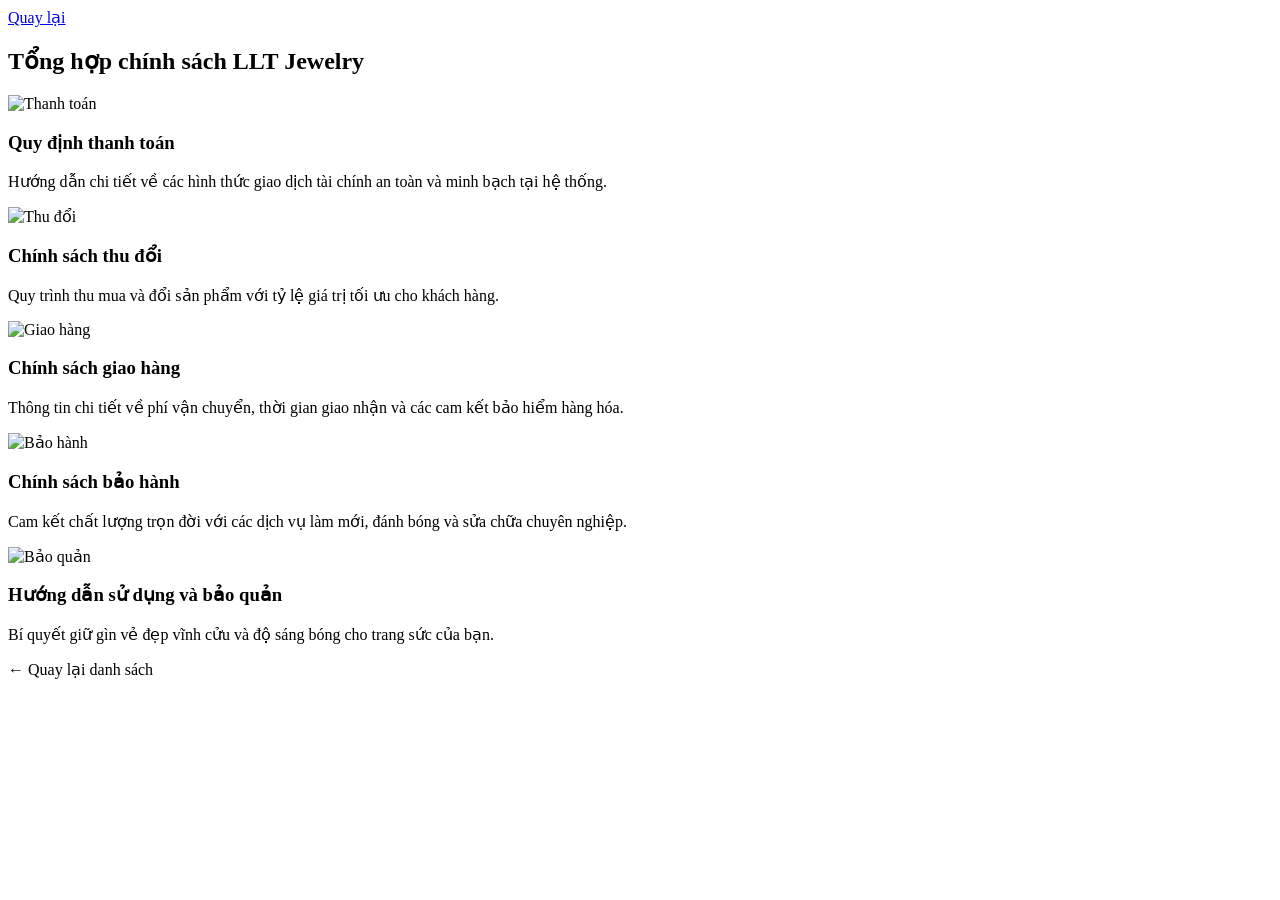
==== service.html @ fb49cf07 "Add files via upload" ====
<!DOCTYPE html>
<html lang="vi">
<head>
    <meta charset="UTF-8">
    <meta name="viewport" content="width=device-width, initial-scale=1.0">
    <title>Dịch Vụ - LLT Jewelry</title>
    <link rel="stylesheet" href="css/Service.css">
</head>
<body>
    
<main class="container">
     <!-- NÚT QUAY LẠI -->
    <div class="breadcrumb">
        <a href="product.html" class="Come-back">
            <ion-icon name="arrow-back-outline"></ion-icon> Quay lại
        </a>
    </div>
    
    <div id="main-list">
        <div class="top-header">
            <h2>Tổng hợp chính sách LLT Jewelry</h2>
        </div>

        <div class="policy-grid">
            
            <section class="policy-item">
                <div class="policy-img" onclick="showPolicy('thanh-toan')">
                    <img src="img/dv1.jpg" alt="Thanh toán">
                </div>
                <div class="policy-info">
                    <h3 onclick="showPolicy('thanh-toan')">Quy định thanh toán</h3>
                    <p>Hướng dẫn chi tiết về các hình thức giao dịch tài chính an toàn và minh bạch tại hệ thống.</p>
                </div>
            </section>

            
            <section class="policy-item">
                <div class="policy-img" onclick="showPolicy('thu-doi')">
                    <img src="img/dv4.jpg" alt="Thu đổi">
                </div>
                <div class="policy-info">
                    <h3 onclick="showPolicy('thu-doi')">Chính sách thu đổi</h3>
                    <p>Quy trình thu mua và đổi sản phẩm với tỷ lệ giá trị tối ưu cho khách hàng.</p>
                </div>
            </section>

            
            <section class="policy-item">
                <div class="policy-img" onclick="showPolicy('giao-hang')">
                    <img src="img/dv2.jpg" alt="Giao hàng">
                </div>
                <div class="policy-info">
                    <h3 onclick="showPolicy('giao-hang')">Chính sách giao hàng</h3>
                    <p>Thông tin chi tiết về phí vận chuyển, thời gian giao nhận và các cam kết bảo hiểm hàng hóa.</p>
                </div>
            </section>

            
            <section class="policy-item">
                <div class="policy-img" onclick="showPolicy('bao-hanh')">
                    <img src="img/dv3.jpg" alt="Bảo hành">
                </div>
                <div class="policy-info">
                    <h3 onclick="showPolicy('bao-hanh')">Chính sách bảo hành</h3>
                    <p>Cam kết chất lượng trọn đời với các dịch vụ làm mới, đánh bóng và sửa chữa chuyên nghiệp.</p>
                </div>
            </section>

            
            <section class="policy-item">
                <div class="policy-img" onclick="showPolicy('huong-dan')">
                    <img src="img/dv3.jpg" alt="Bảo quản">
                </div>
                <div class="policy-info">
                    <h3 onclick="showPolicy('huong-dan')">Hướng dẫn sử dụng và bảo quản</h3>
                    <p>Bí quyết giữ gìn vẻ đẹp vĩnh cửu và độ sáng bóng cho trang sức của bạn.</p>
                </div>
            </section>
        </div>
    </div>

    
    <div id="detail-view">
        <span class="back-nav" onclick="hidePolicy()">← Quay lại danh sách</span>
        <div id="detail-content" class="content-body"></div>
    </div>

</main>

<script>
    const policies = {
        'giao-hang': `
            <h1>Chính sách giao hàng</h1>
            <h2>PHÍ VẬN CHUYỂN</h2>
            <table class="styled-table">
                <thead>
                    <tr>
                        <th>Đơn hàng</th>
                        <th colspan="2">Nội thành (Áp dụng tại Hà Nội, Hồ Chí Minh)</th>
                        <th>Ngoại thành + Tỉnh</th>
                    </tr>
                </thead>
                <tbody>
                    <tr>
                        <td class="text-left"><b>Thời gian</b></td>
                        <td>Tiêu chuẩn (1 - 3 ngày)</td>
                        <td>Hoả tốc (*) (Giao hàng 2h - Áp dụng trong giờ hành chính)</td>
                        <td>Tiêu chuẩn (3 - 5 ngày)</td>
                    </tr>
                    <tr>
                        <td class="text-left"><b>Chi phí</b></td>
                        <td>Miễn phí vận chuyển</td>
                        <td>Miễn phí vận chuyển</td>
                        <td>Miễn phí vận chuyển</td>
                    </tr>
                    <tr>
                        <td class="text-left"><b>COD (Giao hàng thu tiền)</b></td>
                        <td>Có áp dụng</td>
                        <td>Có áp dụng</td>
                        <td>Có áp dụng</td>
                    </tr>
                </tbody>
            </table>

            <p>(*) Đối với ship Hỏa tốc:</p>
            <ul>
                <li>Dưới 10km: < 2h</li>
                <li>Trên 10km - < 25km: 4h</li>
            </ul>

            <h3 style="text-align: center;">Thời Gian Giao Hàng Hỏa Tốc</h3>
            <table class="styled-table">
                <thead>
                    <tr>
                        <th>Thời Gian Đặt Hàng</th>
                        <th>Thời Gian Nhận Hàng</th>
                    </tr>
                </thead>
                <tbody>
                    <tr>
                        <td>Trước 09:00</td>
                        <td>Trước 11:00 cùng ngày</td>
                    </tr>
                    <tr>
                        <td>Từ 09:00 - 16:00</td>
                        <td>Nhận hàng trong vòng 2h</td>
                    </tr>
                    <tr>
                        <td>Sau 16:00</td>
                        <td>Trước 11:00 ngày kế tiếp</td>
                    </tr>
                </tbody>
            </table>

            <h3 style="color: #f26d63;">Một số trường hợp đặc biệt trong chính sách vận chuyển cụ thể:</h3>
            <ul>
                <li>Với sản phẩm được giảm giá, giá trị đơn hàng được tính giá trị sau khi giảm giá.</li>
                <li>Giá cước vận chuyển phụ thuộc vào khoảng cách địa lý. Nhân viên sẽ thông báo đến khách hàng trước khi vận chuyển trong trường hợp khách là người thanh toán phí vận chuyển.</li>
                <li>Thời gian không bao gồm đặt mới, chỉnh sửa sản phẩm.</li>
                <li>Thời gian vận chuyển có thể sớm hoặc muộn hơn một vài ngày tùy thuộc vào điều kiện khách quan.</li>
            </ul>

            <h2>BẢO HIỂM HÀNG HOÁ</h2>
            <p>Tất cả các sản phẩm LLT Jewelry gửi đến cho khách hàng thông qua đối tác vận chuyển đều được LLT Jewelry mua bảo hiểm và đảm bảo đền bù 100% giá trị hàng hoá nếu đơn hàng bị thất lạc.</p>
            <p><b>*** Lưu ý:</b></p>
            <ul>
                <li>Khi lên đơn giao hàng đảm bảo, LLT Jewelry có để chế độ đồng kiểm hàng với bên giao hàng. Khách hàng vui lòng quay video trong quá trình nhận và mở hàng kiểm tra, không nhận nếu thấy gói hàng có dấu hiệu bất thường.</li>
                <li>Các khiếu nại/ thiếu sản phẩm, nếu không có video sẽ không thể xác định nguyên nhân sai/ thiếu hàng do LLT Jewelry hay do đơn vị vận chuyển thì LLT Jewelry sẽ không giải quyết.</li>
            </ul>
            <p>Phân định trách nhiệm của thương nhân, tổ chức cung ứng dịch vụ logistics về cung cấp chứng từ hàng hóa trong quá trình giao nhận.</p>

            <h3>Nghĩa vụ của bên vận chuyển</h3>
            <ul>
                <li>Bảo đảm vận chuyển tài sản đầy đủ, an toàn đến địa điểm đã định, theo đúng thời hạn.</li>
                <li>Giao tài sản cho người có quyền nhận.</li>
                <li>Chịu chi phí liên quan đến việc chuyên chở tài sản, trừ trường hợp có thỏa thuận khác.</li>
                <li>Mua bảo hiểm trách nhiệm dân sự theo quy định của pháp luật.</li>
                <li>Bồi thường thiệt hại cho bên thuê vận chuyển trong trường hợp bên vận chuyển để mất, hư hỏng tài sản, trừ trường hợp có thỏa thuận khác hoặc pháp luật có quy định khác.</li>
            </ul>

            <h3>Quyền của bên vận chuyển</h3>
            <ul>
                <li>Kiểm tra sự xác thực của tài sản, của vận đơn hoặc chứng từ vận chuyển tương đương khác.</li>
                <li>Từ chối vận chuyển tài sản không đúng với loại tài sản đã thỏa thuận trong hợp đồng.</li>
                <li>Yêu cầu bên thuê vận chuyển thanh toán đủ cước phí vận chuyển đúng thời hạn.</li>
                <li>Từ chối vận chuyển tài sản cấm giao dịch, tài sản có tính chất nguy hiểm, độc hại, nếu bên vận chuyển.</li>
            </ul>

            <h3>Nghĩa vụ của bên thuê vận chuyển</h3>
            <ul>
                <li>Trả đủ tiền cước phí vận chuyển cho bên vận chuyển theo đúng thời hạn, phương thức đã thỏa thuận.</li>
                <li>Cung cấp thông tin cần thiết liên quan đến tài sản vận chuyển để bảo đảm an toàn cho tài sản vận chuyển.</li>
                <li>Trông coi tài sản trên đường vận chuyển, nếu có thỏa thuận. Trường hợp bên thuê vận chuyển trông coi tài sản mà tài sản bị mất, hư hỏng thì không được bồi thường.</li>
            </ul>

            <h3>Quyền của bên thuê vận chuyển</h3>
            <ul>
                <li>Yêu cầu bên vận chuyển chuyên chở tài sản đến đúng địa điểm, thời điểm đã thỏa thuận.</li>
                <li>Trực tiếp hoặc chỉ định người thứ ba nhận lại tài sản đã thuê vận chuyển.</li>
            </ul>

            <h3>Trách nhiệm bồi thường thiệt hại</h3>
            <ul>
                <li>Bên vận chuyển phải bồi thường thiệt hại cho bên thuê vận chuyển nếu để tài sản bị mất hoặc hư hỏng.</li>
                <li>Bên thuê vận chuyển phải bồi thường thiệt hại cho bên vận chuyển và người thứ ba về thiệt hại do tài sản vận chuyển có tính chất nguy hiểm, độc hại mà không có biện pháp đóng gói, bảo đảm an toàn trong quá trình vận chuyển.</li>
                <li>Trường hợp bất khả kháng dẫn đến tài sản vận chuyển bị mất, hư hỏng hoặc bị hủy hoại trong quá trình vận chuyển thì bên vận chuyển không phải chịu trách nhiệm bồi thường thiệt hại, trừ trường hợp có thỏa thuận khác hoặc pháp luật có quy định khác.</li>
            </ul>
            
            <p><b>Mọi thông tin thắc mắc quý khách vui lòng liên hệ hotline 1900 888 290</b></p>
        `,
        'thanh-toan': `
            <h1>Quy định thanh toán</h1>
            <p>Nhằm đảm bảo các giao dịch mua bán vàng tại LLT Jewelry được <b>an toàn, minh bạch và tuân thủ quy định</b> của Nhà nước theo <b>Nghị định số 232/2025/NĐ-CP</b>, LLT Jewelry trân trọng thông báo đến Quý khách những hướng dẫn sau:</p>
            
            <h2>1. Nguyên tắc chung:</h2>
            <ul>
                <li>Tổng giá trị giao dịch trong ngày của mỗi khách hàng (<b>bao gồm mua, bán và đặt cọc</b>) được tính gộp trên toàn hệ thống LLT Jewelry.</li>
                <li>LLT Jewelry sẽ <b>xuất hóa đơn chính thức và đối chiếu thông tin căn cước (CCCD/Passport)</b> theo quy định pháp luật.</li>
                <li>Nếu <b>tổng giá trị giao dịch trong ngày từ 20 triệu đồng trở lên</b>, Quý khách vui lòng thực hiện thanh toán bằng hình thức chuyển khoản, từ tài khoản ngân hàng chính chủ của mình đến tài khoản của LLT Jewelry.</li>
            </ul>

            <h2>2. Hình thức thanh toán:</h2>
            <ul>
                <li>Đối với giao dịch có tổng giá trị từ <b>20.000.000 đồng trở lên (trong 01 ngày/01 khách hàng)</b>, Quý khách vui lòng thực hiện thanh toán thông qua <b>tài khoản thanh toán của khách hàng và tài khoản thanh toán của Công ty</b>.</li>
            </ul>

            <table class="styled-table">
                <tr>
                    <th>Áp dụng</th>
                    <th>KHÔNG áp dụng</th>
                </tr>
                <tr>
                    <td class="text-left">
                        <ul>
                            <li>Chuyển khoản trực tiếp từ tài khoản ngân hàng chính chủ qua ứng dụng ngân hàng hoặc ủy nhiệm chi.</li>
                            <li>Apple Pay / Samsung Pay <b>liên kết với thẻ ghi nợ (Debit)</b> của khách hàng.</li>
                            <li>Thẻ ghi nợ (<b>Debit Card, ATM</b>).</li>
                        </ul>
                    </td>
                    <td class="text-left">
                        <ul>
                            <li>Thẻ tín dụng (Credit Card), thẻ trả trước (Prepaid).</li>
                            <li>Ví điện tử (MOMO, ZALOPAY, VNPAY, PAYOO,...).</li>
                            <li>Thanh toán qua ví trung gian (COD, trung tâm thương mại thu hộ,...).</li>
                            <li>Phiếu quà tặng LLT Jewelry (cash/e-voucher).</li>
                            <li>Apple Pay / Samsung Pay liên kết <b>với thẻ tín dụng (Credit)</b>.</li>
                        </ul>
                    </td>
                </tr>
            </table>

            <ul>
                <li>Đối với giao dịch có tổng giá trị <b>dưới 20.000.000 đồng (trong 01 ngày/01 khách hàng)</b>, Quý khách vẫn có thể <b>thanh toán linh hoạt</b> bằng các hình thức thanh toán theo quy định của LLT Jewelry.</li>
            </ul>

            <h2>3. Quy định thanh toán qua tài khoản ngân hàng</h2>
            <ul>
                <li>Khách hàng phải <b>thanh toán bằng tài khoản ngân hàng chính chủ</b>, trùng khớp với <b>thông tin người đặt hàng và thông tin xuất hóa đơn</b>.</li>
                <li>Trường hợp <b>thanh toán bằng tài khoản không chính chủ</b>, LLT Jewelry sẽ thực hiện <b>hoàn tiền theo quy định</b>, trong thời gian <b>07-15 ngày làm việc</b>.</li>
            </ul>
            <p>Nếu Quý khách cần được hướng dẫn thêm, vui lòng liên hệ <span class="highlight-red">Hotline: 1900 888 290 (Phím 1)</span>.</p>

            <h2>4. Quy định thanh toán trước đối với các đơn giao hàng tận nơi</h2>
            <p>Đối với sản phẩm vàng từ 20 triệu đồng hoặc đơn hàng vàng có tổng giá trị từ 20 triệu đồng trở lên:</p>
            <p>Theo Nghị định 232/2025/NĐ-CP, <b>khách hàng cần thanh toán 100% giá trị đơn hàng trước khi giao</b>, qua hình thức chuyển khoản từ tài khoản ngân hàng chính chủ (trùng khớp thông tin người đặt hàng và xuất hóa đơn) đến tài khoản của LLT Jewelry. </p>
        `,
        'thu-doi': `
            <h1>Chính sách thu đổi</h1>
            <p>Sẵn sàng hỗ trợ khách hàng nâng cấp sản phẩm mới với giá trị thu đổi tốt nhất thị trường.</p>
            
            <h2>1. Đối với Trang sức Bạc</h2>
            <ul>
                <li>Trang sức Bạc, vòng đá tổng hợp, vòng thạch anh tóc, chuỗi ngọc trai, phone sticker: <b>Không đổi hàng, không mua lại</b>.</li>
            </ul>

            <h2>2. Một số lưu ý quan trọng:</h2>
            <ul>
                <li>Thời gian Đổi hàng/ Mua lại được tính theo ngày làm việc của khối bán hàng.</li>
                <li>Giá Thu đổi được tính sau giá ưu đãi trên giấy đảm bảo vàng.</li>
                <li>Mọi giao dịch đổi hàng hoặc mua lại, nhân viên thực hiện giao dịch phải in 02 phiếu mua hàng (01 phiếu giao cho khách hàng).</li>
                <li>Trên phiếu mua hàng yêu cầu có thông tin cơ bản: Tên khách hàng, số điện thoại, số CCCD của khách hàng, chữ ký trên 02 phiếu (ghi rõ họ tên) của khách hàng và nhân viên thực hiện giao dịch.</li>
                <li>Sản phẩm được phép giao dịch Đổi hàng/ Mua lại khi có dấu, logo của công ty.</li>
                <li>Trường hợp sản phẩm không có logo công ty nhưng có giấy đảm bảo hoặc trích lục lịch sử mua hàng: Nhân viên gửi sản phẩm đến Trung tâm bảo hành để kiểm tra tuổi vàng và hình ảnh sản phẩm trước khi tiến hành mua lại theo quy chế.</li>
                <li>Trường hợp khách mang sản phẩm không phải của công ty: Nhân viên tư vấn khách mang sản phẩm qua Trung tâm bảo hành để định giá mua lại.</li>
            </ul>
        `,
        'bao-hanh': `
            <h1>Chính sách bảo hành</h1>
            <p>Tận tâm chăm sóc trang sức của bạn bền đẹp theo thời gian.</p>
            
            <h2>Bảng phí dịch vụ bảo hành và sửa chữa sản phẩm trang sức bạc</h2>
            <table class="styled-table">
                <thead>
                    <tr>
                        <th rowspan="2">STT</th>
                        <th rowspan="2">Danh mục sửa chữa</th>
                        <th colspan="2">Biểu phí</th>
                    </tr>
                    <tr>
                        <th>0-12 tháng</th>
                        <th>Trên 12 tháng</th>
                    </tr>
                </thead>
                <tbody>
                    <tr>
                        <td>1</td>
                        <td class="text-left">Làm sạch tại cửa hàng</td>
                        <td colspan="2">Miễn phí trọn đời</td>
                    </tr>
                    <tr>
                        <td>2</td>
                        <td class="text-left">Đánh bóng và xi mới sản phẩm</td>
                        <td>Miễn phí lần đầu, từ lần 2 tính phí 50.000đ</td>
                        <td>Phí 50.000 đ</td>
                    </tr>
                    <tr>
                        <td>3</td>
                        <td class="text-left">Chỉnh size, nắn nhẫn</td>
                        <td>Miễn phí lần đầu, từ lần 2 tính phí 50.000đ</td>
                        <td>Phí 50.000 đ</td>
                    </tr>
                    <tr>
                        <td>4</td>
                        <td class="text-left">Khắc tên</td>
                        <td>Miễn phí lần đầu, từ lần 2 tính phí 30.000đ</td>
                        <td>Phí 30.000 đ</td>
                    </tr>
                    <tr>
                        <td>5</td>
                        <td class="text-left">Gắn đá trắng tròn</td>
                        <td>Miễn phí</td>
                        <td>Phí 30.000 đ/1 lần gắn<br>(chưa bao gồm phí đánh bóng, xi mới)</td>
                    </tr>
                    <tr>
                        <td>6</td>
                        <td class="text-left">Gắn đá baguette, đá hình, ngọc trai, xà cừ...</td>
                        <td colspan="2">Tính phí theo bảng giá đá</td>
                    </tr>
                    <tr>
                        <td>7</td>
                        <td class="text-left">Cắt dây, hàn</td>
                        <td>Miễn phí lần đầu, từ lần 2 tính phí 50.000đ</td>
                        <td>Phí 50.000 đ</td>
                    </tr>
                    <tr>
                        <td>8</td>
                        <td class="text-left">Thêm chi tiết</td>
                        <td colspan="2">Phí 50.000 đ</td>
                    </tr>
                </tbody>
            </table>

            <h2>LƯU Ý:</h2>
            <ul>
                <li><b>Thời gian sửa chữa:</b> 3 - 5 ngày làm việc.</li>
                <li>Đối với các hoạt động bảo hành, LLT Jewelry áp dụng <b>bảo hành điện tử</b> bằng việc tra cứu thông tin trên hệ thống phần mềm.</li>
            </ul>

            <h2>Dịch vụ cho trang sức vàng</h2>
            <ul>
                <li>Siêu âm làm sạch bằng máy chuyên dụng miễn phí trọn đời.</li>
                <li>Làm mới, xi mạ sản phẩm.</li>
                <li>Hỗ trợ kỹ thuật gắn lại đá tấm nếu bị rớt trong quá trình sử dụng và chỉnh sửa size nhẫn trong phạm vi kỹ thuật.</li>
            </ul>
        `,
        'huong-dan': `
            <h1>Hướng dẫn sử dụng & Bảo quản</h1>
            
            <h2>BÍ QUYẾT BẢO QUẢN TRANG SỨC</h2>
            <p>Trang sức không chỉ là món phụ kiện tôn lên vẻ đẹp, mà còn lưu giữ giá trị tinh thần của mỗi người. Tuy nhiên, để giữ được độ sáng bóng và hình dáng nguyên vẹn như thuở ban đầu, người sử dụng cần hiểu và áp dụng đúng cách bảo quản. Dưới đây là những hướng dẫn cần thiết giúp bạn giữ gìn trang sức vàng luôn như mới.</p>

            <h2>VỆ SINH ĐỊNH KỲ</h2>
            <p>Trang sức vàng sau mỗi lần sử dụng nên được lau sạch nhẹ nhàng bằng vải mềm để loại bỏ mồ hôi, dầu và bụi bẩn.</p>
            <p>Bạn có thể tự làm sạch trang sức tại nhà bằng cách:</p>
            <ul>
                <li>Pha nước ấm với một ít nước rửa chén.</li>
                <li>Ngâm trang sức trong khoảng 10-15 phút.</li>
                <li>Dùng bàn chải mềm chà nhẹ bề mặt, sau đó lau khô bằng khăn mềm.</li>
            </ul>
            <p><i>Lưu ý: Không sử dụng các chất tẩy mạnh như thuốc tẩy, axeton... vì chúng có thể làm mòn bề mặt vàng hoặc gây xỉn màu.</i></p>

            <h2>TRÁNH TIẾP XÚC VỚI HÓA CHẤT</h2>
            <p>Trang sức vàng rất nhạy cảm với hóa chất, kể cả những sản phẩm tưởng chừng vô hại như nước hoa hay kem dưỡng.</p>
            <p>Để tránh bị ăn mòn hoặc mất độ bóng, nên tháo trang sức khi: rửa tay, tắm hoặc bơi lội, làm việc nhà, trang điểm hoặc xịt nước hoa.</p>

            <h2>TRÁNH NHIỆT ĐỘ VÀ ÁNH SÁNG CAO</h2>
            <p>Nhiệt độ cao và ánh nắng trực tiếp có thể làm biến dạng trang sức, đặc biệt là các chi tiết tinh xảo hoặc những viên đá gắn kèm. Vì vậy, không nên để trang sức vàng ở những nơi có nhiệt độ cao như:</p>
            <ul>
                <li>Gần bếp hoặc các thiết bị tỏa nhiệt.</li>
                <li>Dưới ánh nắng mặt trời trong thời gian dài.</li>
                <li>Trong xe ô tô nóng, đặc biệt vào mùa hè.</li>
            </ul>

            <h2>BẢO QUẢN RIÊNG BIỆT</h2>
            <p>Trang sức nên được cất giữ một cách riêng biệt để tránh trầy xước do va chạm với nhau. Lựa chọn tốt nhất là sử dụng các hộp đựng chuyên dụng có lớp lót mềm.</p>
            <ul>
                <li>Trong trường hợp không có hộp riêng, có thể thay thế bằng túi zip nhỏ hoặc hộp vải nhung hoặc túi vải mềm.</li>
                <li>Tuyệt đối không để nhiều món trang sức chồng lên nhau trong cùng một hộp.</li>
            </ul>

            <h2>MANG SẢN PHẨM ĐẾN CỬA HÀNG ĐỂ LÀM SẠCH ĐỊNH KỲ</h2>
            <p>Từ 3 đến 6 tháng, bạn nên mang sản phẩm qua LLT Jewelry để làm sạch hoặc làm mới.</p>

            <h2>NHỮNG ĐIỀU CẦN TRÁNH KHI SỬ DỤNG</h2>
            <p>Có một số hành động tưởng như vô hại nhưng thực chất lại làm tổn hại trang sức vàng như:</p>
            <ul>
                <li>Đeo khi làm việc nặng dễ gây móp méo, trầy xước.</li>
                <li>Đeo khi ngủ có thể làm gãy móc hoặc biến dạng sản phẩm.</li>
                <li>Dùng nhiều món trang sức cùng lúc làm tăng khả năng cọ xát và hư hỏng.</li>
            </ul>

            <h3>Một số mẹo nhỏ giúp bạn sử dụng trang sức hiệu quả hơn:</h3>
            <ul>
                <li>Nên trang điểm, xịt nước hoa trước và đeo trang sức sau cùng.</li>
                <li>Nên tháo trang sức trước, sau đó mới tẩy trang hoặc rửa mặt.</li>
            </ul>
        `
    };

    function showPolicy(id) {
        document.getElementById('main-list').style.display = 'none';
        document.getElementById('detail-view').style.display = 'block';
        document.getElementById('detail-content').innerHTML = policies[id];
        window.scrollTo(0, 0);
    }

    function hidePolicy() {
        document.getElementById('main-list').style.display = 'block';
        document.getElementById('detail-view').style.display = 'none';
    }
</script>

</body>
</html>
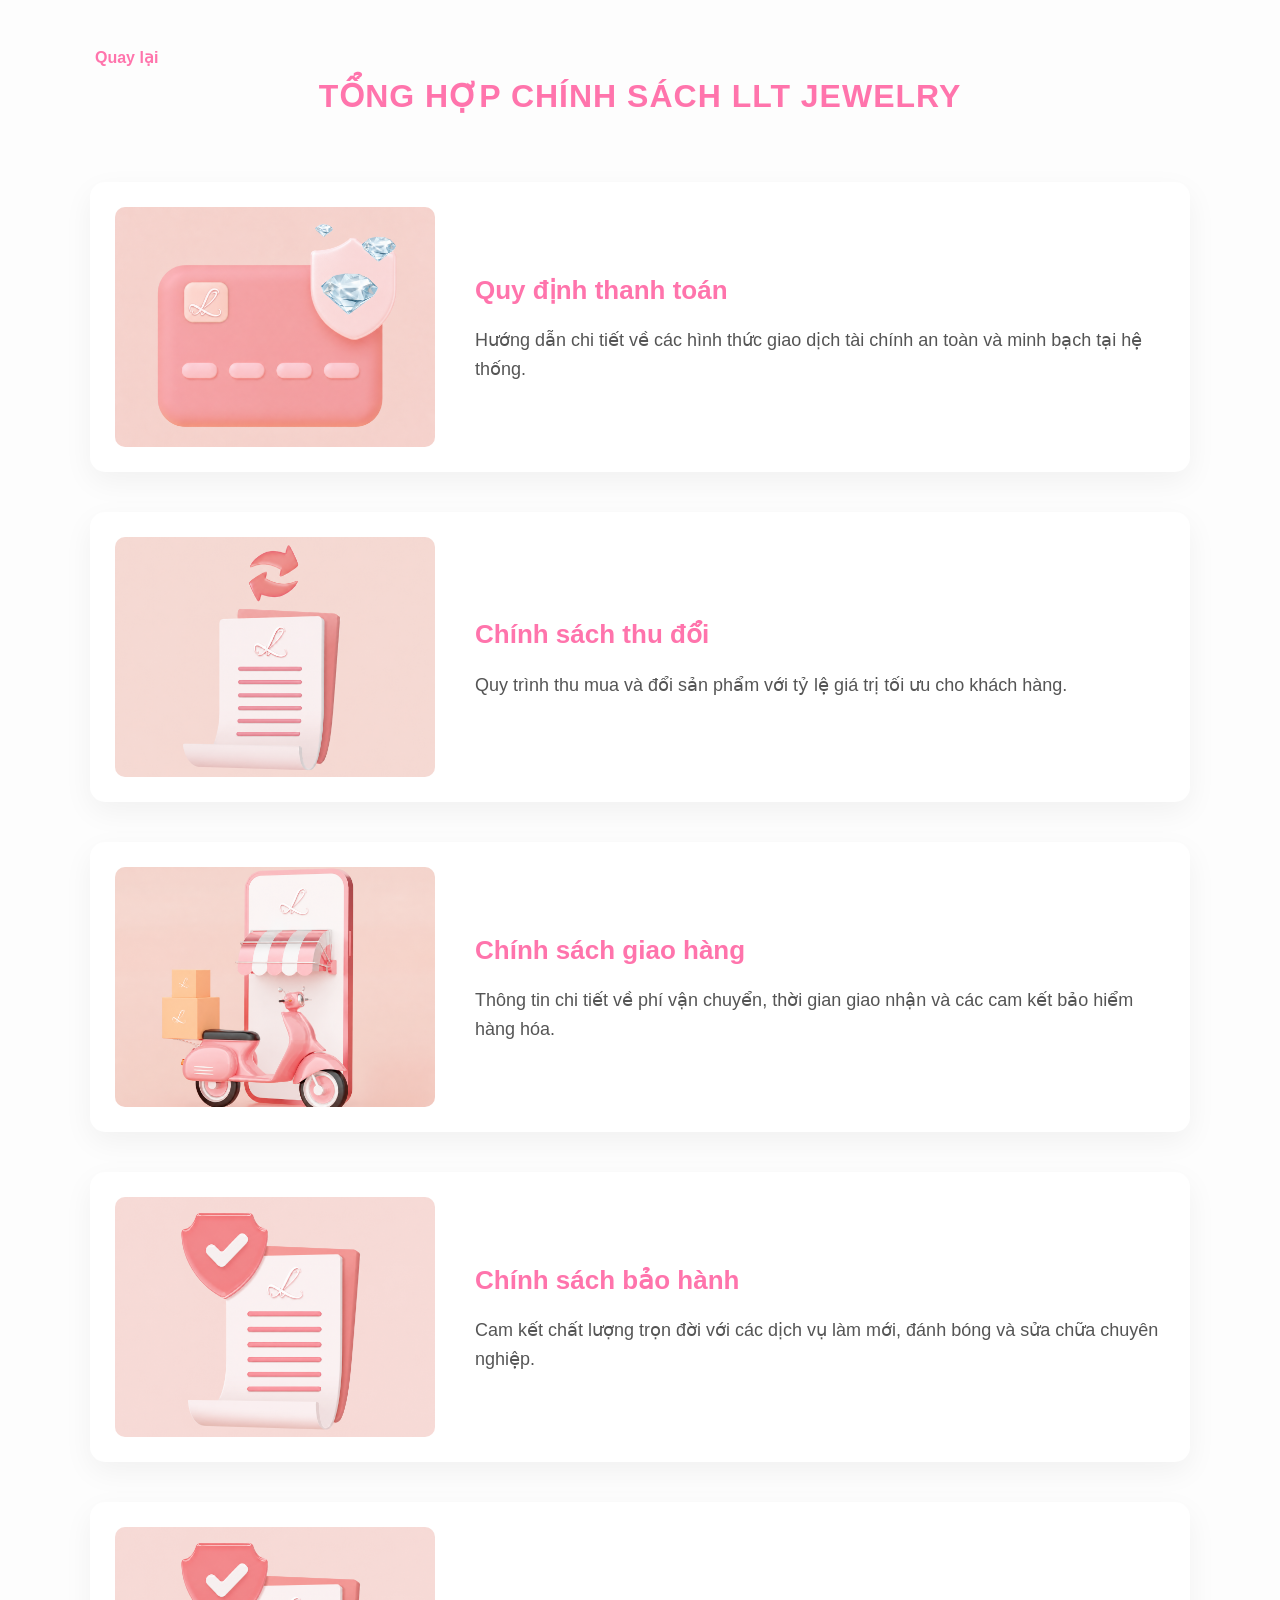
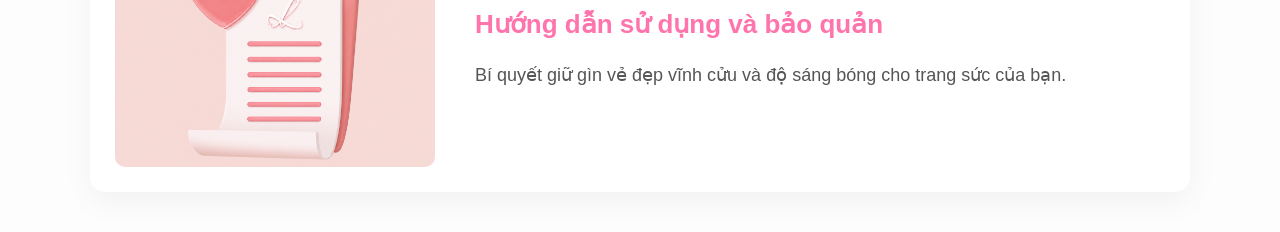
==== commit 4d8113dd: "Update service.html" ====
--- a/service.html
+++ b/service.html
@@ -4,7 +4,7 @@
     <meta charset="UTF-8">
     <meta name="viewport" content="width=device-width, initial-scale=1.0">
     <title>Dịch Vụ - LLT Jewelry</title>
-    <link rel="stylesheet" href="css/Service.css">
+    <link rel="stylesheet" href="css/service.css">
 </head>
 <body>
     
@@ -431,4 +431,4 @@
 </script>
 
 </body>
-</html>+</html>
--- a/css/service.css
+++ b/css/service.css
@@ -0,0 +1,212 @@
+
+* { 
+    margin: 0; 
+    padding: 0; 
+    box-sizing: border-box; 
+    font-family: 'Segoe UI', Arial, sans-serif; 
+}
+
+body { 
+    background: #fdfdfd; 
+    color: #1d2c4c; 
+    line-height: 1.6; 
+}
+
+.container { 
+    width: 90%; 
+    max-width: 1100px; 
+    margin: auto; 
+    padding: 40px 0; 
+}
+
+.Come-back {
+    display: inline-flex;
+    align-items: center;
+    gap: 5px; /* Giảm gap một chút để icon < sát vào chữ hơn */
+    color: #ff74ac;
+    font-size: 16px;
+    font-weight: bold;
+    text-decoration: none;
+    transition: color 0.3s;
+}
+
+/* Trang danh sách chính */
+.top-header { 
+    text-align: center; 
+    margin-bottom: 60px; 
+}
+
+.top-header h2 { 
+    font-size: 32px; 
+    color: #ff74ac; 
+    text-transform: uppercase; 
+    letter-spacing: 1px; 
+}
+
+.policy-grid { 
+    display: flex; 
+    flex-direction: column; 
+    gap: 40px; 
+}
+
+.policy-item {  
+    display: flex;  
+    gap: 40px;  
+    background: #fff;  
+    padding: 25px;  
+    border-radius: 15px;  
+    box-shadow: 0 10px 30px rgba(0,0,0,0.05);
+    align-items: center;
+    transition: transform 0.3s ease;
+}
+
+.policy-item:hover { 
+    transform: translateY(-5px); 
+}
+
+.policy-img { 
+    flex-shrink: 0; 
+    cursor: pointer; 
+}
+
+.policy-img img {  
+    width: 320px;  
+    height: 240px;  
+    object-fit: cover;  
+    border-radius: 10px;  
+    display: block;
+}
+
+.policy-info { 
+    flex: 1; 
+}
+
+.policy-info h3 {  
+    color: #ff74ac;  
+    font-size: 26px;  
+    margin-bottom: 15px;  
+    cursor: pointer;
+    transition: color 0.2s;
+    display: inline-block;
+}
+
+.policy-info h3:hover { 
+    color:#ff74ac; 
+    text-decoration: underline; 
+}
+
+.policy-info p { 
+    font-size: 18px; 
+    color: #555; 
+}
+
+/* Trang chi tiết */
+#detail-view { 
+    display: none; 
+    background: #fff; 
+    padding: 40px; 
+    border-radius: 15px; 
+    box-shadow: 0 5px 25px rgba(0,0,0,0.05); 
+}
+
+.back-nav { 
+    display: inline-block; 
+    margin-bottom: 30px; 
+    color: #666; 
+    cursor: pointer; 
+    font-weight: 600; 
+    font-size: 18px; 
+}
+
+.back-nav:hover { 
+    color: #ff74ac; 
+}
+
+.content-body h1 { 
+    color:#ff74ac; 
+    font-size: 28px; 
+    margin-bottom: 20px; 
+    border-bottom: 1px solid #eee; 
+    padding-bottom: 15px; 
+    line-height: 1.3; 
+}
+
+.content-body h2 { 
+    color: #ff74ac; 
+    font-size: 20px; 
+    margin: 25px 0 15px; 
+    font-weight: bold; 
+    text-transform: uppercase; 
+}
+
+.content-body h3 { 
+    color: #ff74ac; 
+    font-size: 18px; 
+    margin: 20px 0 10px; 
+}
+
+.content-body p { 
+    margin-bottom: 15px; 
+    font-size: 16px; 
+}
+
+.content-body ul { 
+    padding-left: 20px; 
+    margin-bottom: 20px; 
+}
+
+.content-body li { 
+    margin-bottom: 10px; 
+    list-style: disc; 
+    font-size: 16px; 
+}
+
+/* Bảng quy định */
+.styled-table { 
+    width: 100%; 
+    border-collapse: collapse; 
+    margin: 25px 0; 
+    font-size: 15px; 
+}
+
+.styled-table th, .styled-table td { 
+    border: 1px solid #eee; 
+    padding: 15px; 
+    text-align: left; 
+    vertical-align: middle; 
+}
+
+.styled-table th { 
+    color: #333; 
+    font-weight: bold; 
+    text-align: center; 
+    background: #f9f9f9; 
+}
+
+.styled-table td { 
+    text-align: center; 
+}
+
+.styled-table .text-left { 
+    text-align: left; 
+}
+
+.highlight-red { 
+    color: #ff74ac; 
+    font-weight: bold; 
+}
+
+@media(max-width: 900px) {
+    .policy-item { 
+        flex-direction: column; 
+        text-align: center; 
+    }
+    .policy-img img { 
+        width: 100%; 
+        height: auto; 
+    }
+    .styled-table { 
+        display: block; 
+        overflow-x: auto; 
+    }
+}
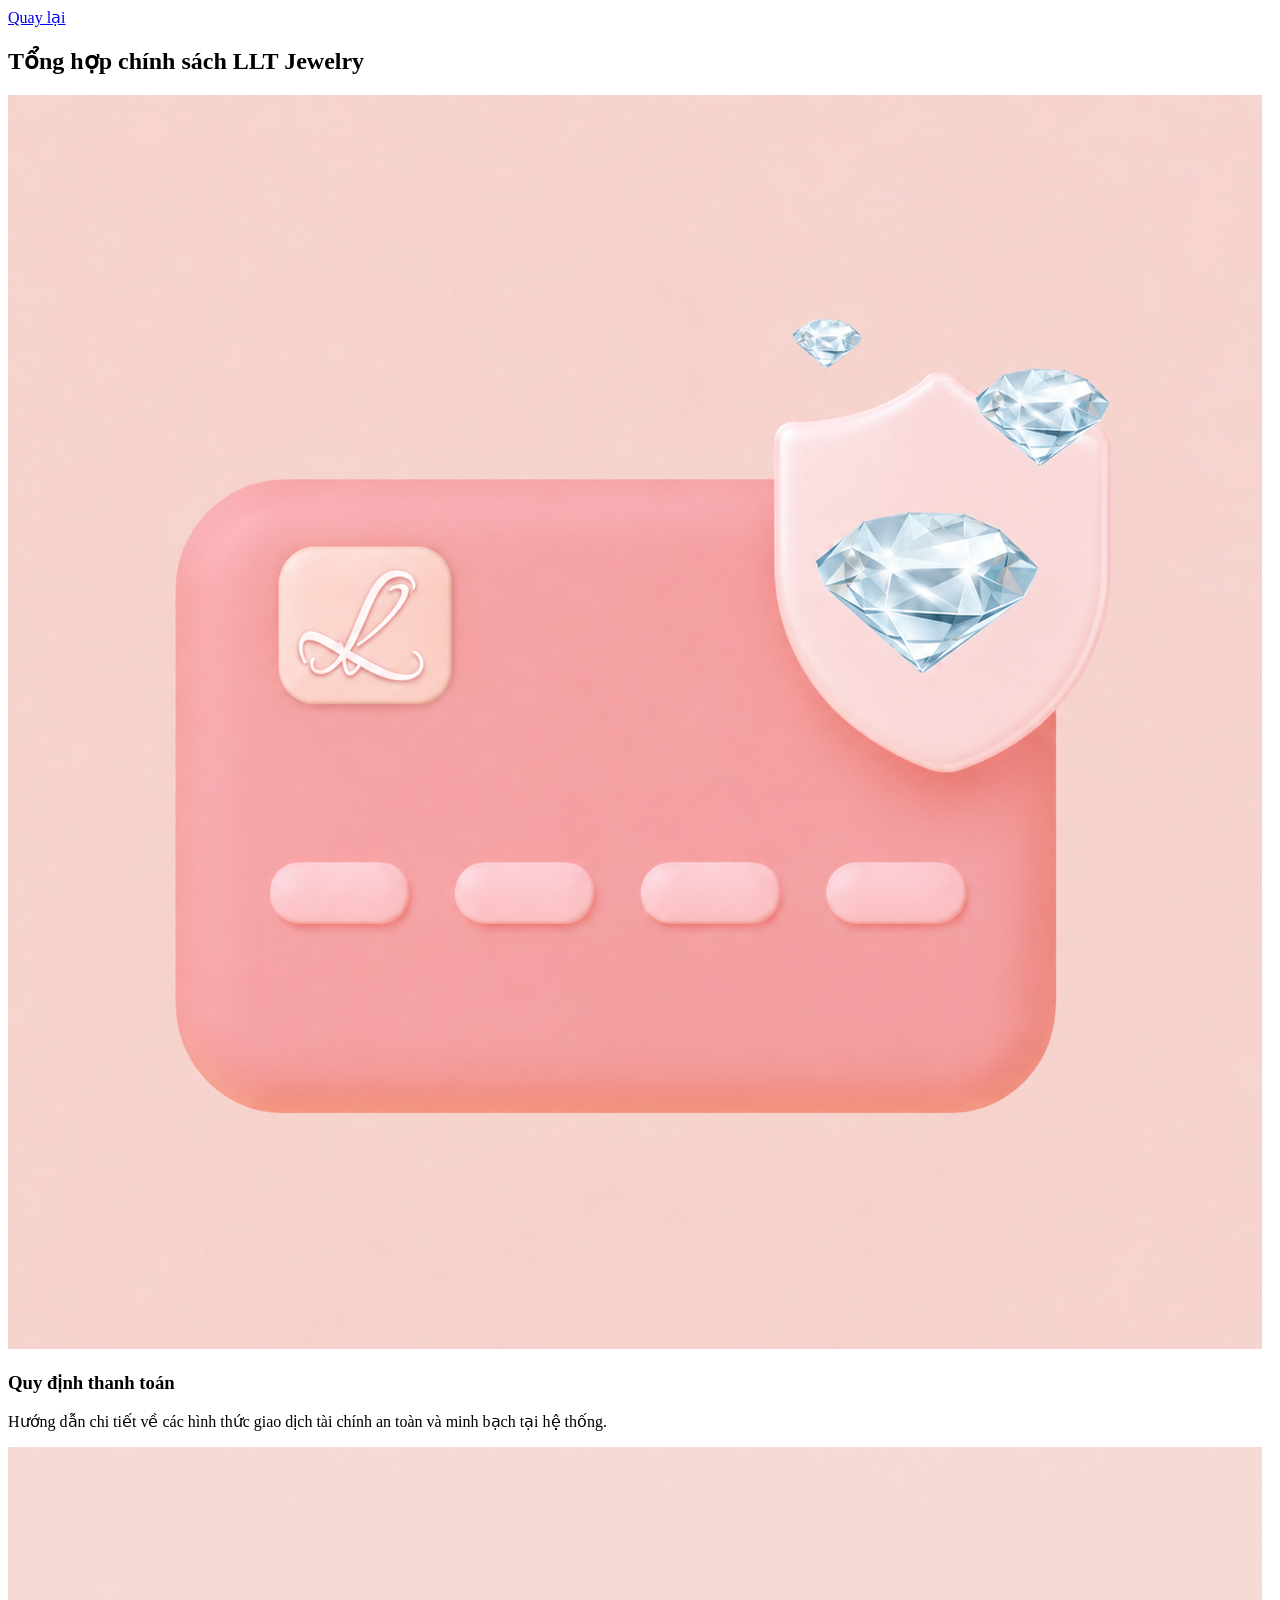
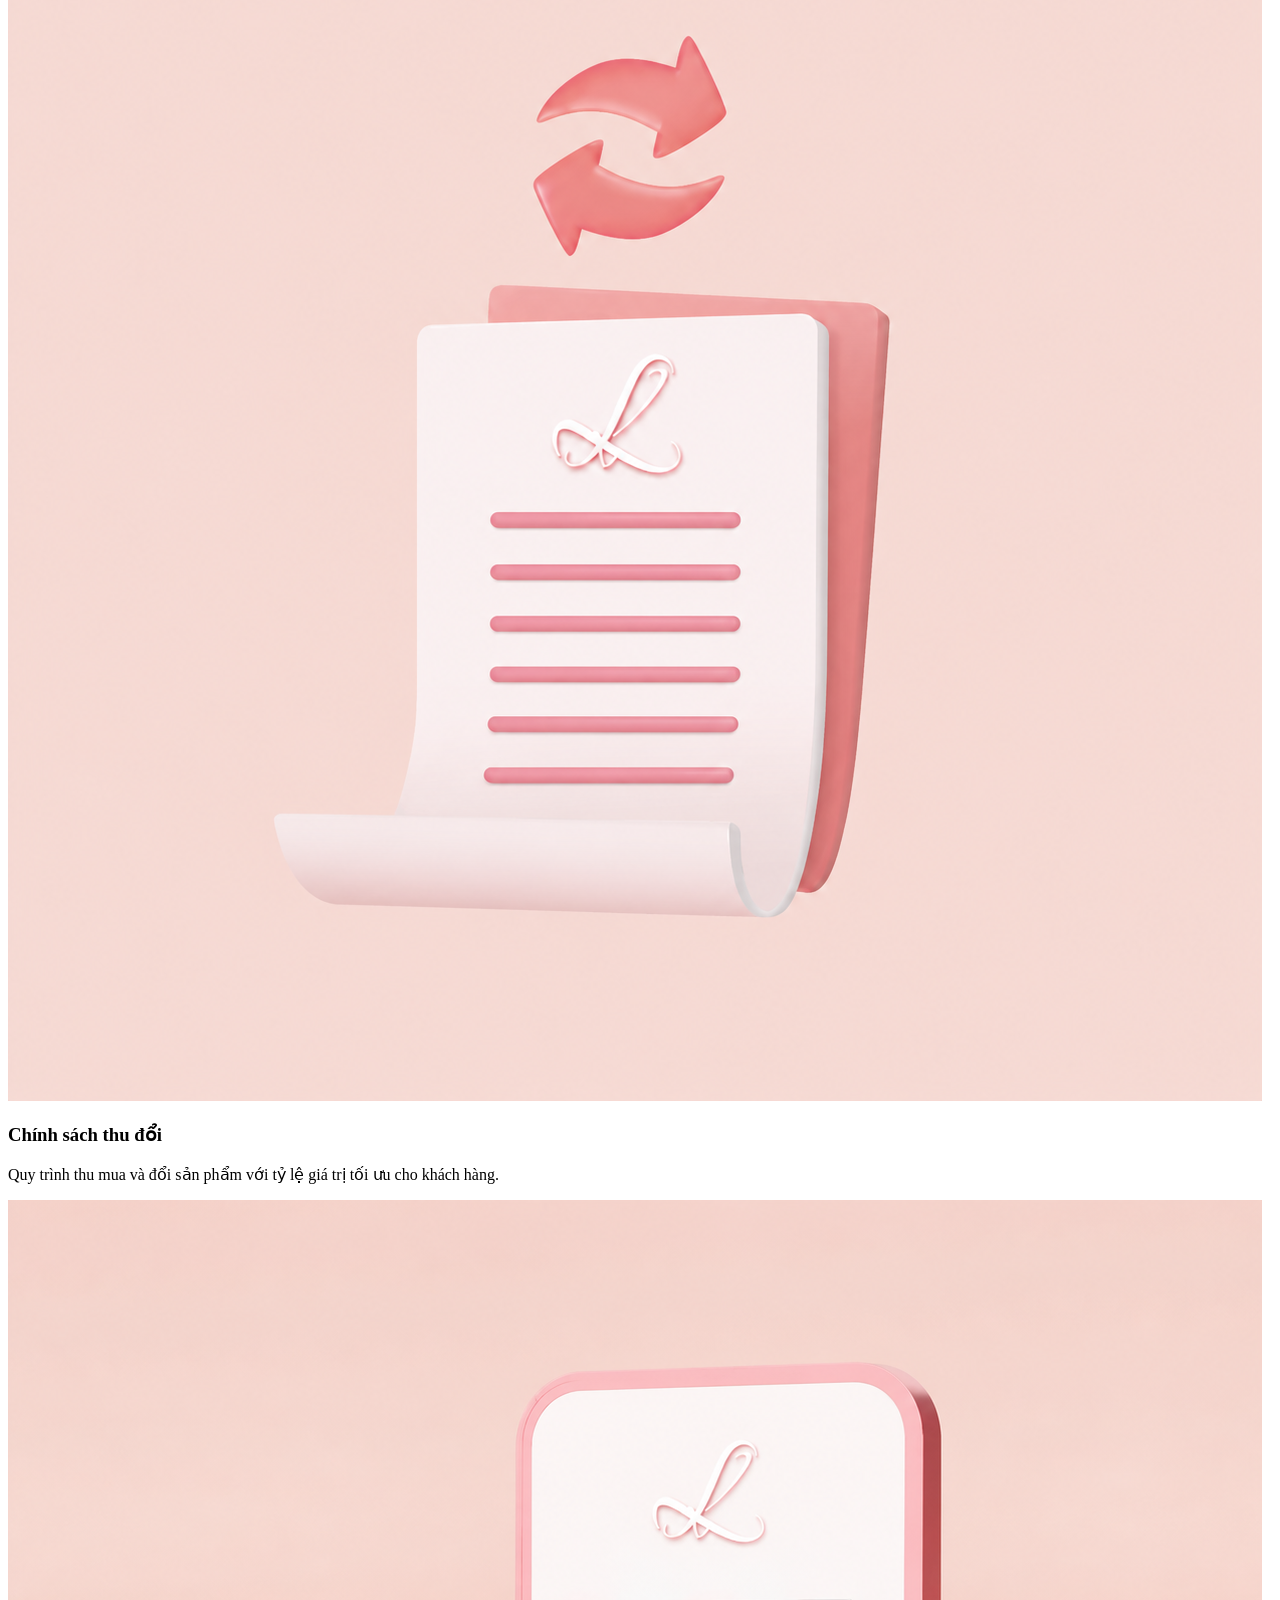
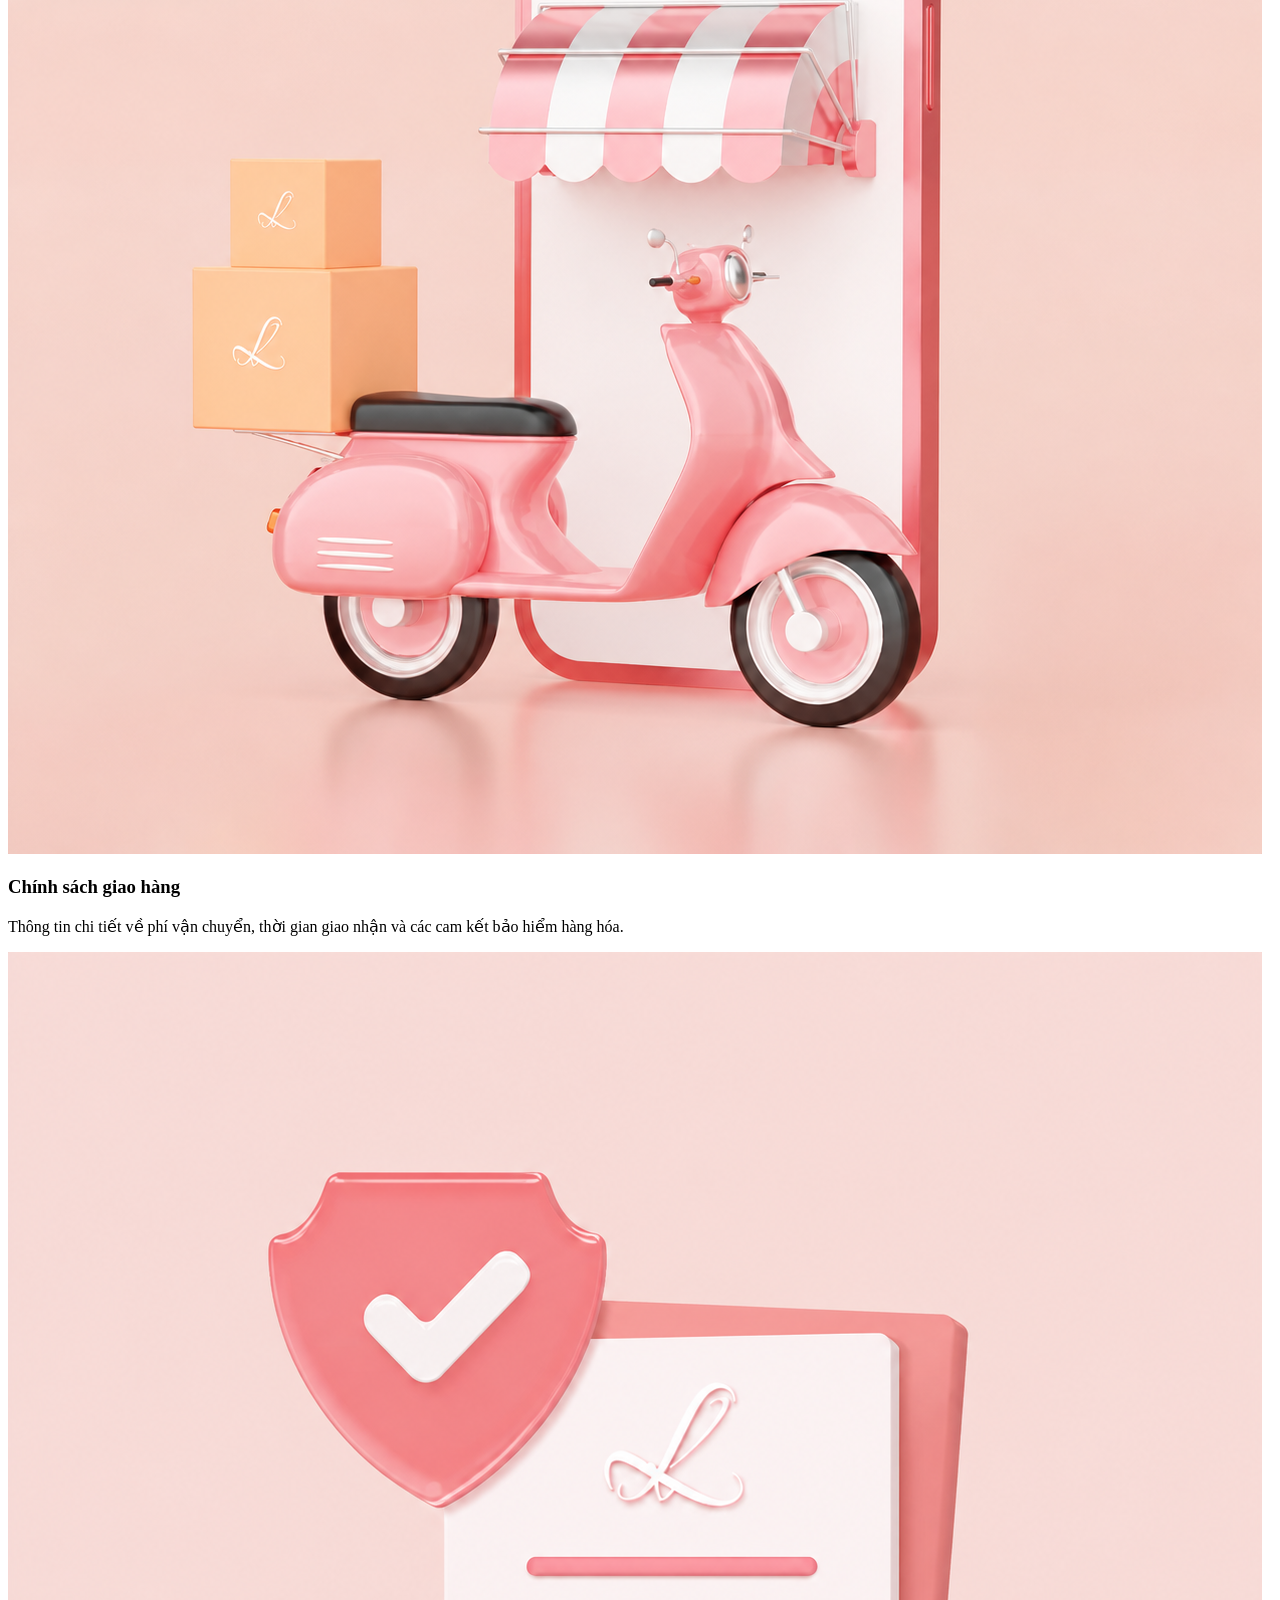
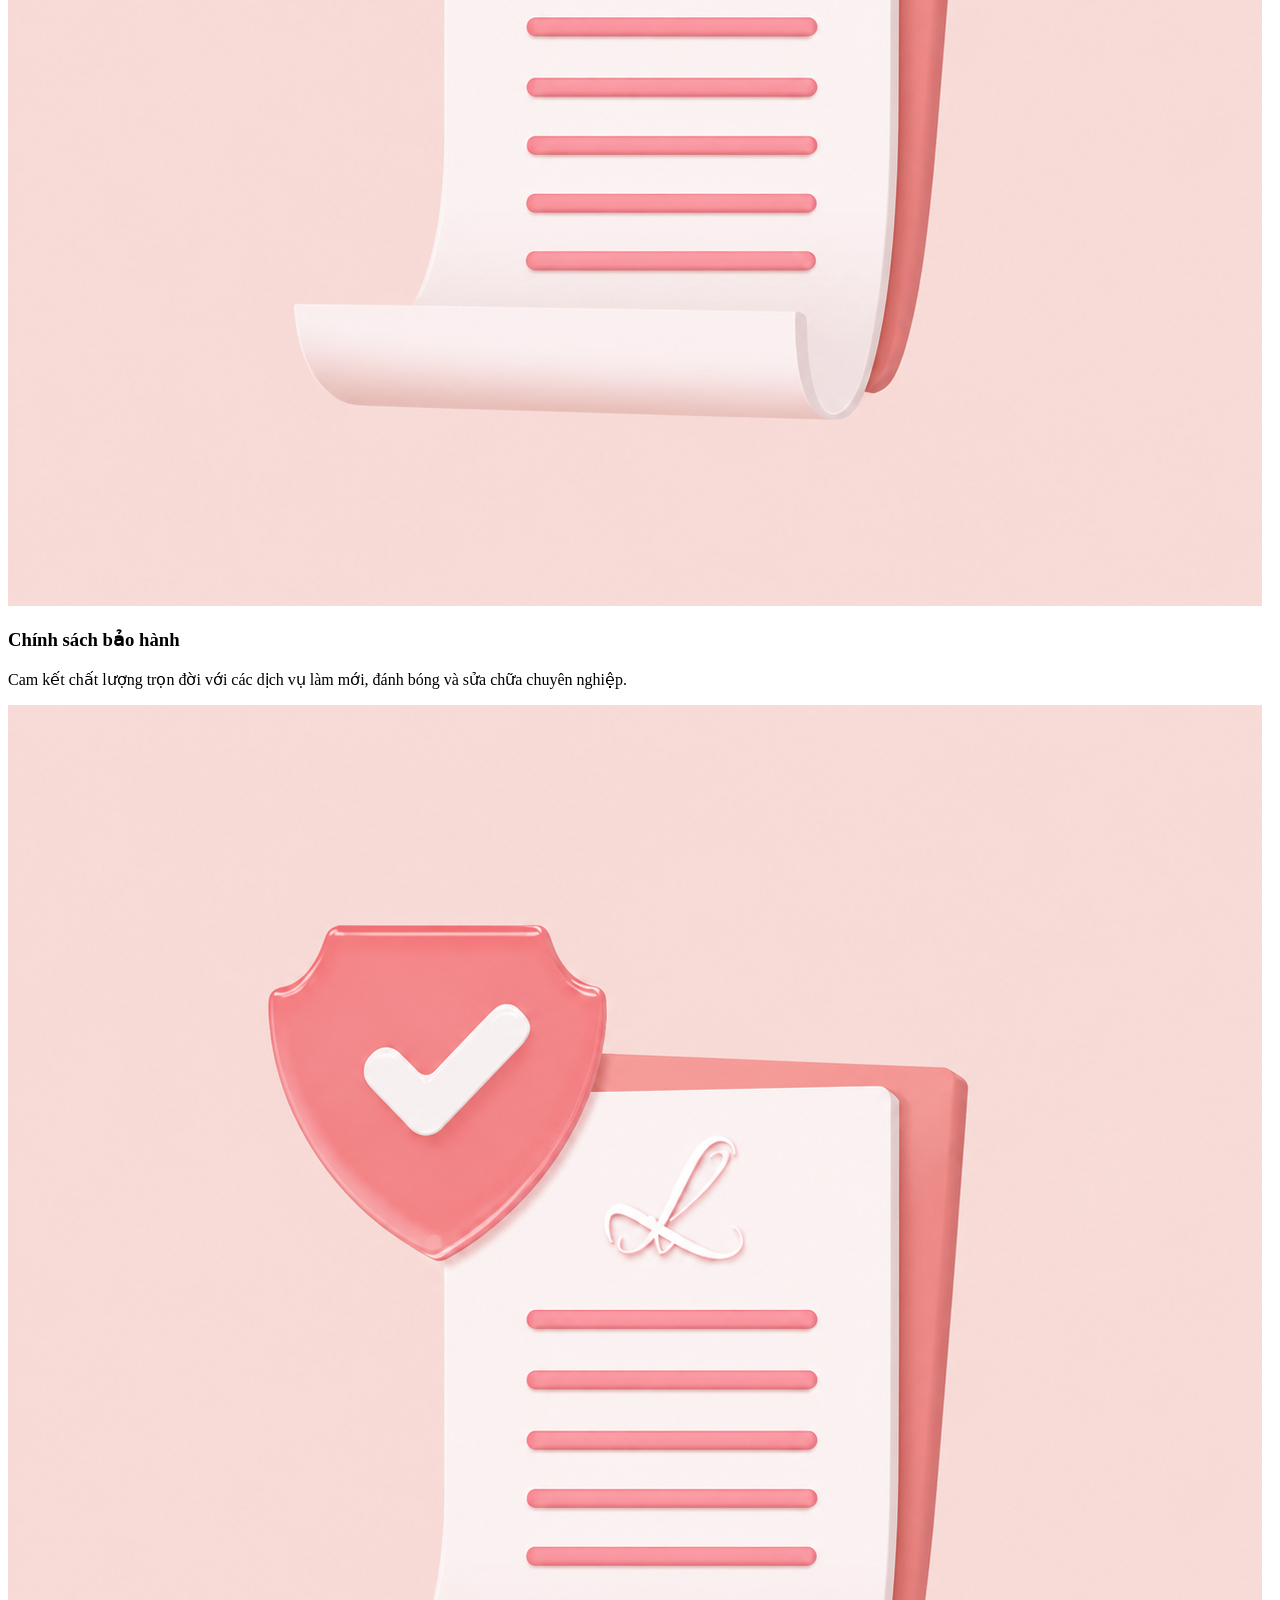
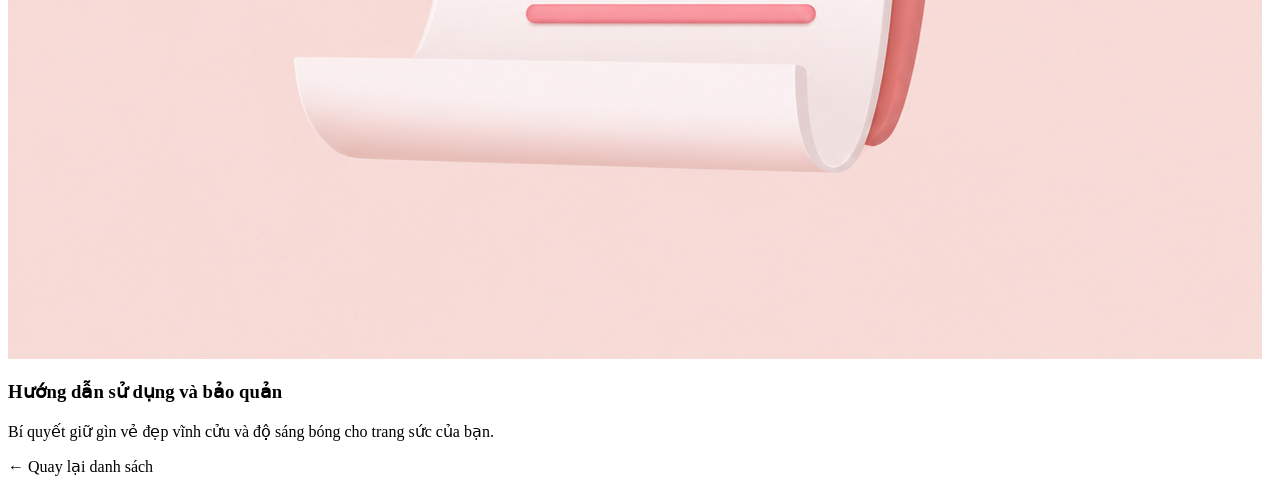
==== commit 0a354440: "Update print statement from 'Hello' to 'Goodbye'" ====
--- a/service.html
+++ b/service.html
@@ -4,7 +4,7 @@
     <meta charset="UTF-8">
     <meta name="viewport" content="width=device-width, initial-scale=1.0">
     <title>Dịch Vụ - LLT Jewelry</title>
-    <link rel="stylesheet" href="css/service.css">
+    <link rel="stylesheet" href="css/Service.css">
 </head>
 <body>
     
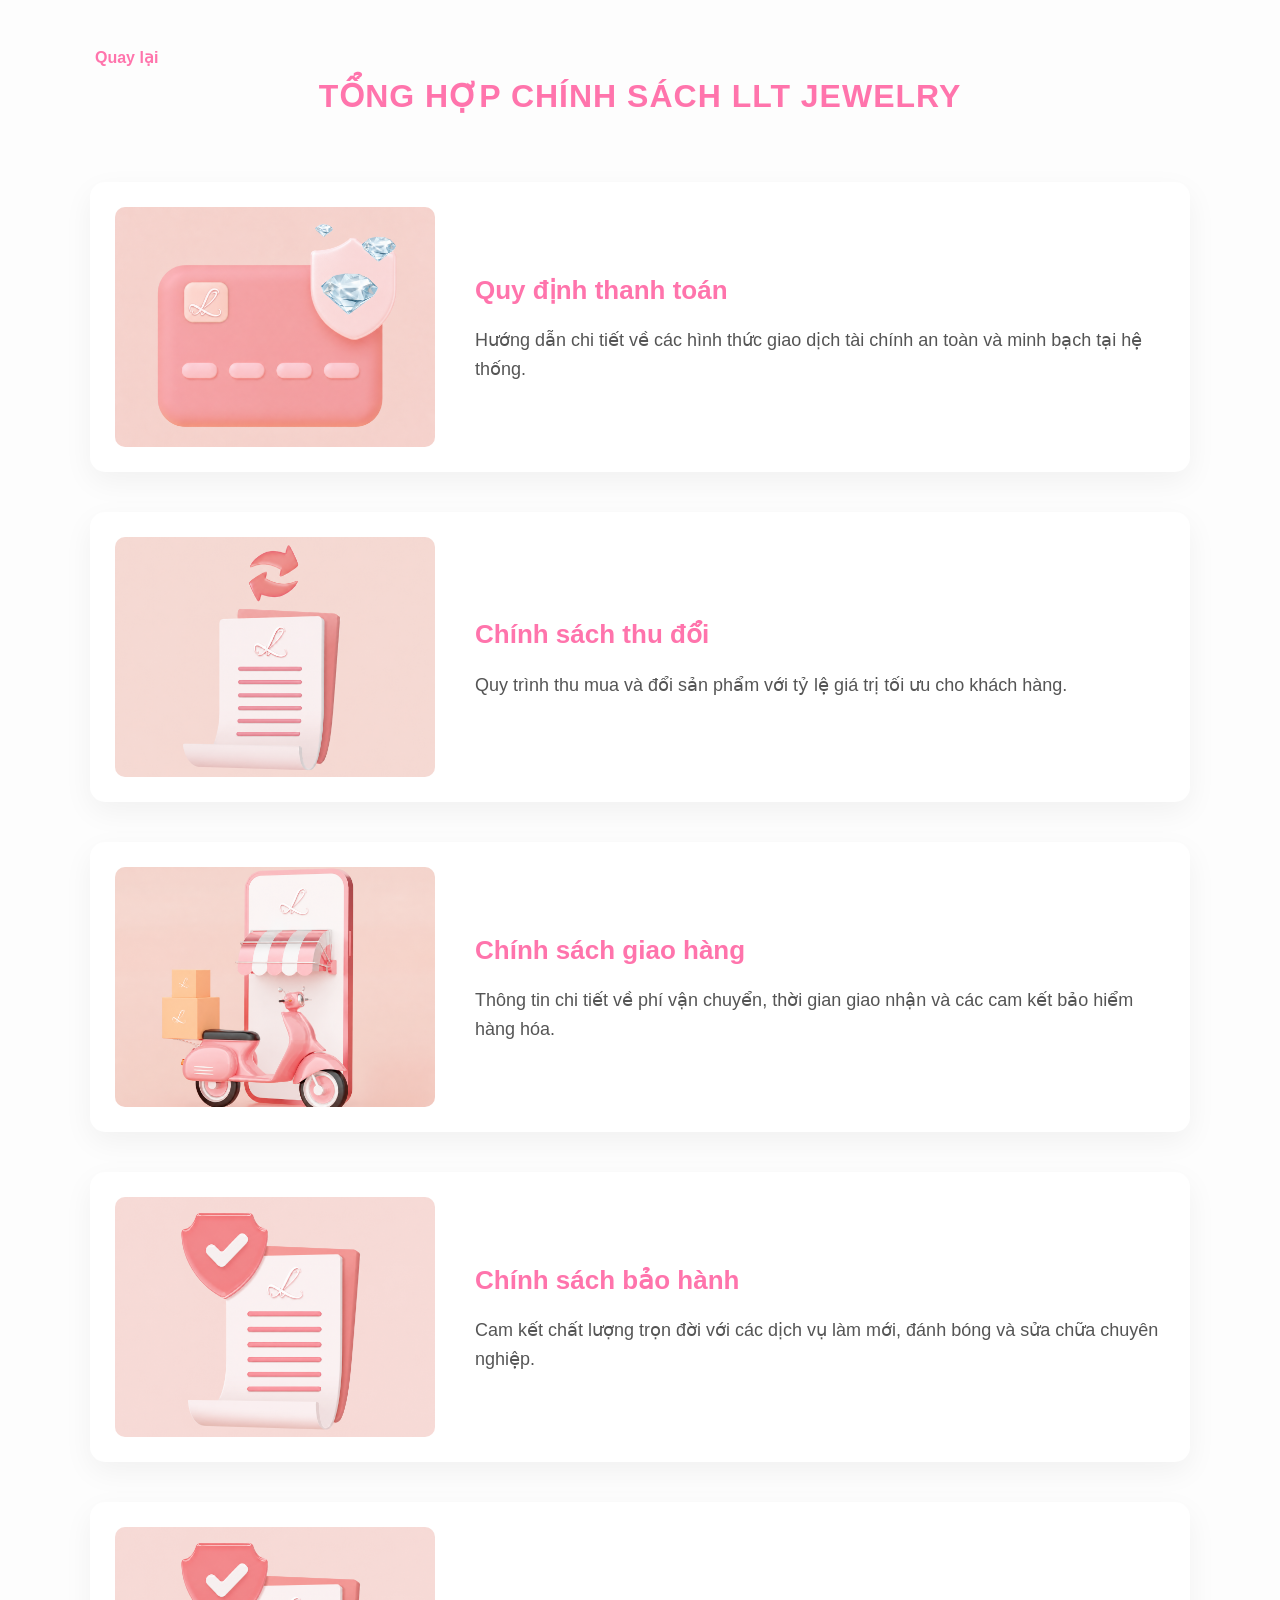
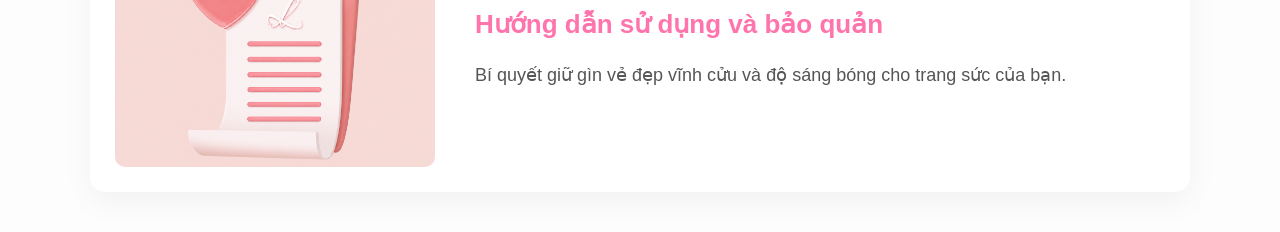
==== commit 9dfc545b: "Change greeting from 'Hello' to 'Goodbye'" ====
--- a/service.html
+++ b/service.html
@@ -4,7 +4,7 @@
     <meta charset="UTF-8">
     <meta name="viewport" content="width=device-width, initial-scale=1.0">
     <title>Dịch Vụ - LLT Jewelry</title>
-    <link rel="stylesheet" href="css/Service.css">
+    <link rel="stylesheet" href="css/service.css">
 </head>
 <body>
     
--- a/css/service.css
+++ b/css/service.css
@@ -0,0 +1,212 @@
+
+* { 
+    margin: 0; 
+    padding: 0; 
+    box-sizing: border-box; 
+    font-family: 'Segoe UI', Arial, sans-serif; 
+}
+
+body { 
+    background: #fdfdfd; 
+    color: #1d2c4c; 
+    line-height: 1.6; 
+}
+
+.container { 
+    width: 90%; 
+    max-width: 1100px; 
+    margin: auto; 
+    padding: 40px 0; 
+}
+
+.Come-back {
+    display: inline-flex;
+    align-items: center;
+    gap: 5px; /* Giảm gap một chút để icon < sát vào chữ hơn */
+    color: #ff74ac;
+    font-size: 16px;
+    font-weight: bold;
+    text-decoration: none;
+    transition: color 0.3s;
+}
+
+/* Trang danh sách chính */
+.top-header { 
+    text-align: center; 
+    margin-bottom: 60px; 
+}
+
+.top-header h2 { 
+    font-size: 32px; 
+    color: #ff74ac; 
+    text-transform: uppercase; 
+    letter-spacing: 1px; 
+}
+
+.policy-grid { 
+    display: flex; 
+    flex-direction: column; 
+    gap: 40px; 
+}
+
+.policy-item {  
+    display: flex;  
+    gap: 40px;  
+    background: #fff;  
+    padding: 25px;  
+    border-radius: 15px;  
+    box-shadow: 0 10px 30px rgba(0,0,0,0.05);
+    align-items: center;
+    transition: transform 0.3s ease;
+}
+
+.policy-item:hover { 
+    transform: translateY(-5px); 
+}
+
+.policy-img { 
+    flex-shrink: 0; 
+    cursor: pointer; 
+}
+
+.policy-img img {  
+    width: 320px;  
+    height: 240px;  
+    object-fit: cover;  
+    border-radius: 10px;  
+    display: block;
+}
+
+.policy-info { 
+    flex: 1; 
+}
+
+.policy-info h3 {  
+    color: #ff74ac;  
+    font-size: 26px;  
+    margin-bottom: 15px;  
+    cursor: pointer;
+    transition: color 0.2s;
+    display: inline-block;
+}
+
+.policy-info h3:hover { 
+    color:#ff74ac; 
+    text-decoration: underline; 
+}
+
+.policy-info p { 
+    font-size: 18px; 
+    color: #555; 
+}
+
+/* Trang chi tiết */
+#detail-view { 
+    display: none; 
+    background: #fff; 
+    padding: 40px; 
+    border-radius: 15px; 
+    box-shadow: 0 5px 25px rgba(0,0,0,0.05); 
+}
+
+.back-nav { 
+    display: inline-block; 
+    margin-bottom: 30px; 
+    color: #666; 
+    cursor: pointer; 
+    font-weight: 600; 
+    font-size: 18px; 
+}
+
+.back-nav:hover { 
+    color: #ff74ac; 
+}
+
+.content-body h1 { 
+    color:#ff74ac; 
+    font-size: 28px; 
+    margin-bottom: 20px; 
+    border-bottom: 1px solid #eee; 
+    padding-bottom: 15px; 
+    line-height: 1.3; 
+}
+
+.content-body h2 { 
+    color: #ff74ac; 
+    font-size: 20px; 
+    margin: 25px 0 15px; 
+    font-weight: bold; 
+    text-transform: uppercase; 
+}
+
+.content-body h3 { 
+    color: #ff74ac; 
+    font-size: 18px; 
+    margin: 20px 0 10px; 
+}
+
+.content-body p { 
+    margin-bottom: 15px; 
+    font-size: 16px; 
+}
+
+.content-body ul { 
+    padding-left: 20px; 
+    margin-bottom: 20px; 
+}
+
+.content-body li { 
+    margin-bottom: 10px; 
+    list-style: disc; 
+    font-size: 16px; 
+}
+
+/* Bảng quy định */
+.styled-table { 
+    width: 100%; 
+    border-collapse: collapse; 
+    margin: 25px 0; 
+    font-size: 15px; 
+}
+
+.styled-table th, .styled-table td { 
+    border: 1px solid #eee; 
+    padding: 15px; 
+    text-align: left; 
+    vertical-align: middle; 
+}
+
+.styled-table th { 
+    color: #333; 
+    font-weight: bold; 
+    text-align: center; 
+    background: #f9f9f9; 
+}
+
+.styled-table td { 
+    text-align: center; 
+}
+
+.styled-table .text-left { 
+    text-align: left; 
+}
+
+.highlight-red { 
+    color: #ff74ac; 
+    font-weight: bold; 
+}
+
+@media(max-width: 900px) {
+    .policy-item { 
+        flex-direction: column; 
+        text-align: center; 
+    }
+    .policy-img img { 
+        width: 100%; 
+        height: auto; 
+    }
+    .styled-table { 
+        display: block; 
+        overflow-x: auto; 
+    }
+}
